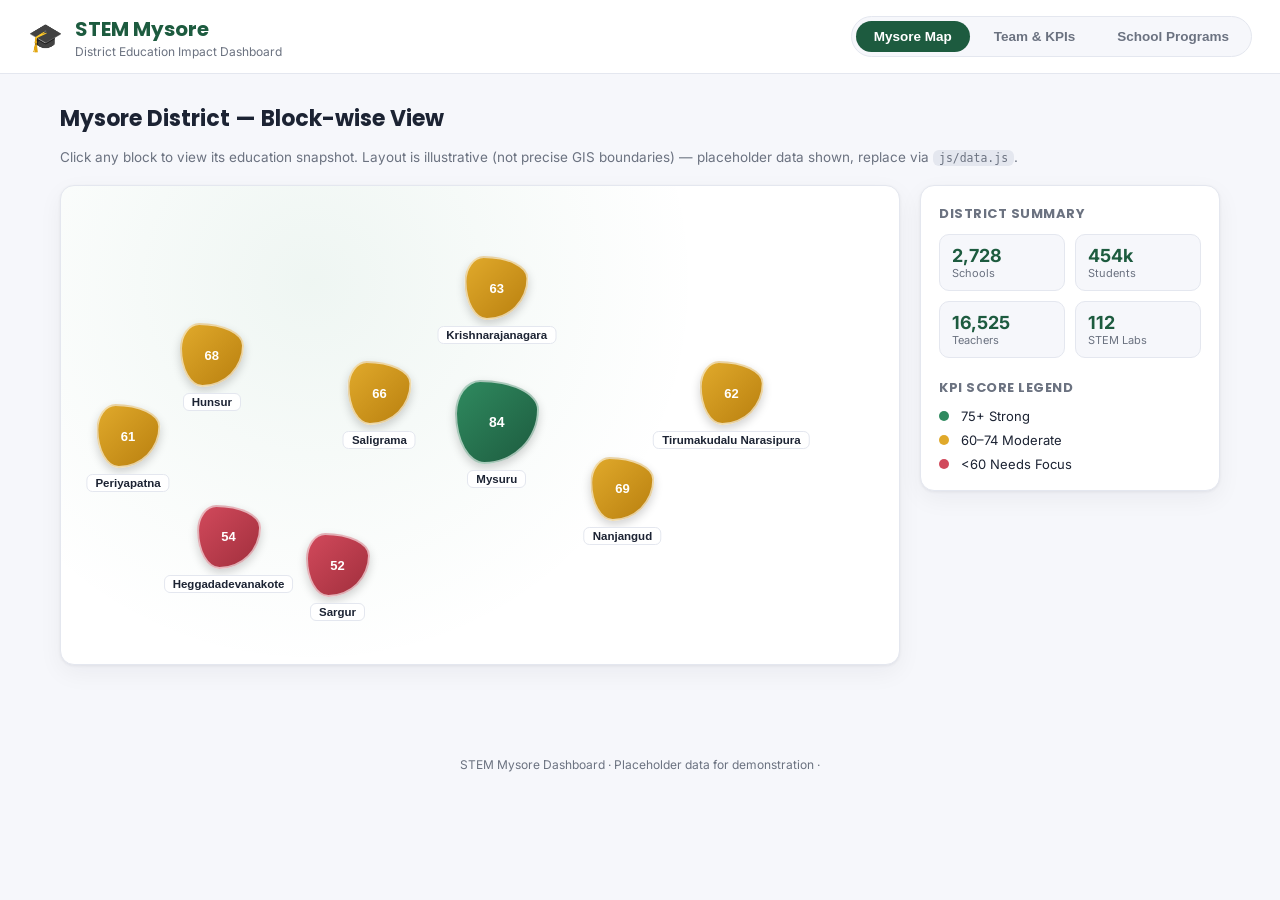
==== index.html @ 111bf85e "Add STEM Mysore dashboard: interactive block map, team KPIs, and school programs tabs (placeholder d" ====
<!doctype html>
<html lang="en">
<head>
  <meta charset="UTF-8" />
  <meta name="viewport" content="width=device-width, initial-scale=1.0" />
  <title>STEM Mysore Dashboard</title>
  <link rel="icon" href="data:image/svg+xml,<svg xmlns=%22http://www.w3.org/2000/svg%22 viewBox=%220 0 100 100%22><text y=%22.9em%22 font-size=%2290%22>🎓</text></svg>" />
  <link rel="preconnect" href="https://fonts.googleapis.com">
  <link href="https://fonts.googleapis.com/css2?family=Poppins:wght@400;500;600;700&family=Inter:wght@400;500;600&display=swap" rel="stylesheet">
  <link rel="stylesheet" href="css/style.css" />
</head>
<body>
  <header class="topbar">
    <div class="brand">
      <span class="brand-mark">🎓</span>
      <div>
        <h1>STEM Mysore</h1>
        <p>District Education Impact Dashboard</p>
      </div>
    </div>
    <nav class="tabs" id="tabs">
      <button class="tab-btn active" data-tab="map">Mysore Map</button>
      <button class="tab-btn" data-tab="team">Team &amp; KPIs</button>
      <button class="tab-btn" data-tab="programs">School Programs</button>
    </nav>
  </header>

  <main>
    <!-- MAP TAB -->
    <section id="tab-map" class="tab-panel active">
      <div class="panel-head">
        <h2>Mysore District — Block-wise View</h2>
        <p class="muted">Click any block to view its education snapshot. Layout is illustrative (not precise GIS boundaries) — placeholder data shown, replace via <code>js/data.js</code>.</p>
      </div>
      <div class="map-wrap">
        <div class="map-stage" id="mapStage">
          <!-- blocks injected by app.js -->
        </div>
        <aside class="map-legend">
          <h3>District Summary</h3>
          <div id="districtSummary" class="summary-cards"></div>
          <h3>KPI Score Legend</h3>
          <ul class="legend-list">
            <li><span class="dot dot-high"></span> 75+ Strong</li>
            <li><span class="dot dot-mid"></span> 60–74 Moderate</li>
            <li><span class="dot dot-low"></span> &lt;60 Needs Focus</li>
          </ul>
        </aside>
      </div>
    </section>

    <!-- TEAM TAB -->
    <section id="tab-team" class="tab-panel">
      <div class="panel-head">
        <h2>Team Members — KPIs, Targets &amp; Achievements</h2>
        <p class="muted">Placeholder team &amp; performance data — replace via <code>js/data.js</code> once real figures are available.</p>
      </div>
      <div class="team-grid" id="teamGrid"></div>
    </section>

    <!-- PROGRAMS TAB -->
    <section id="tab-programs" class="tab-panel">
      <div class="panel-head">
        <h2>School Improvement Programs</h2>
        <p class="muted">Utilization, reach, fund spent and impact per program — placeholder data.</p>
      </div>
      <div class="programs-charts">
        <div class="chart-card">
          <h3>Fund Utilization by Program (₹ Lakhs)</h3>
          <canvas id="fundChart" height="220"></canvas>
        </div>
        <div class="chart-card">
          <h3>Reach (Schools) by Program</h3>
          <canvas id="reachChart" height="220"></canvas>
        </div>
      </div>
      <div class="programs-grid" id="programsGrid"></div>
    </section>
  </main>

  <footer>
    <p>STEM Mysore Dashboard · Placeholder data for demonstration · <span id="lastUpdated"></span></p>
  </footer>

  <!-- BLOCK DETAIL MODAL -->
  <div class="modal-overlay" id="modalOverlay">
    <div class="modal" role="dialog" aria-modal="true">
      <button class="modal-close" id="modalClose" aria-label="Close">&times;</button>
      <div id="modalBody"></div>
    </div>
  </div>

  <script src="https://cdnjs.cloudflare.com/ajax/libs/chart.js/4.4.4/chart.umd.min.js"></script>
  <script src="js/data.js"></script>
  <script src="js/app.js"></script>
</body>
</html>
---- css/style.css ----
:root {
  --bg: #f6f7fb;
  --surface: #ffffff;
  --border: #e4e7ef;
  --text: #1c2333;
  --muted: #6b7280;
  --primary: #1d5b3f;
  --primary-light: #2f8a5f;
  --accent: #e08a2b;
  --high: #2f8a5f;
  --mid: #e0a92b;
  --low: #d1495b;
  --radius: 14px;
  --shadow: 0 1px 3px rgba(20, 25, 40, 0.06), 0 8px 24px rgba(20, 25, 40, 0.05);
  font-family: "Inter", system-ui, sans-serif;
}

@media (prefers-color-scheme: dark) {
  :root {
    --bg: #12151c;
    --surface: #1b1f2a;
    --border: #2a2f3d;
    --text: #eef0f5;
    --muted: #97a0b3;
    --shadow: 0 1px 3px rgba(0,0,0,0.4), 0 8px 24px rgba(0,0,0,0.35);
  }
}

* { box-sizing: border-box; }

body {
  margin: 0;
  background: var(--bg);
  color: var(--text);
  min-height: 100vh;
}

h1, h2, h3 { font-family: "Poppins", "Inter", sans-serif; margin: 0; }

.muted { color: var(--muted); }
code {
  background: var(--border);
  padding: 1px 6px;
  border-radius: 6px;
  font-size: 0.85em;
}

/* ---------- Topbar ---------- */
.topbar {
  position: sticky;
  top: 0;
  z-index: 20;
  display: flex;
  align-items: center;
  justify-content: space-between;
  flex-wrap: wrap;
  gap: 16px;
  padding: 14px 28px;
  background: var(--surface);
  border-bottom: 1px solid var(--border);
}

.brand { display: flex; align-items: center; gap: 12px; }
.brand-mark { font-size: 28px; }
.brand h1 { font-size: 20px; font-weight: 700; color: var(--primary); }
.brand p { margin: 0; font-size: 12px; color: var(--muted); }

.tabs { display: flex; gap: 6px; background: var(--bg); padding: 4px; border-radius: 999px; border: 1px solid var(--border); }
.tab-btn {
  border: none;
  background: transparent;
  padding: 8px 18px;
  border-radius: 999px;
  font-weight: 600;
  font-size: 13.5px;
  color: var(--muted);
  cursor: pointer;
  transition: background 0.15s, color 0.15s;
}
.tab-btn:hover { color: var(--text); }
.tab-btn.active { background: var(--primary); color: #fff; }

/* ---------- Layout ---------- */
main { max-width: 1200px; margin: 0 auto; padding: 28px 20px 60px; }
.tab-panel { display: none; animation: fade .25s ease; }
.tab-panel.active { display: block; }
@keyframes fade { from { opacity: 0; transform: translateY(4px);} to {opacity:1; transform:none;} }

.panel-head { margin-bottom: 20px; }
.panel-head h2 { font-size: 22px; margin-bottom: 6px; }
.panel-head p { font-size: 13.5px; }

/* ---------- Map ---------- */
.map-wrap { display: grid; grid-template-columns: 1fr 300px; gap: 20px; }
@media (max-width: 860px) { .map-wrap { grid-template-columns: 1fr; } }

.map-stage {
  position: relative;
  background:
    radial-gradient(circle at 30% 20%, rgba(47,138,95,0.08), transparent 55%),
    var(--surface);
  border: 1px solid var(--border);
  border-radius: var(--radius);
  min-height: 480px;
  box-shadow: var(--shadow);
  overflow: hidden;
}

.block-node {
  position: absolute;
  transform: translate(-50%, -50%);
  display: flex;
  flex-direction: column;
  align-items: center;
  gap: 6px;
  cursor: pointer;
  border: none;
  background: transparent;
  padding: 0;
}

.block-shape {
  width: 64px;
  height: 64px;
  border-radius: 30% 70% 65% 35% / 40% 35% 65% 60%;
  display: flex;
  align-items: center;
  justify-content: center;
  color: #fff;
  font-weight: 700;
  font-size: 13px;
  box-shadow: 0 4px 10px rgba(0,0,0,0.18);
  transition: transform 0.15s ease, box-shadow 0.15s ease;
  border: 2px solid rgba(255,255,255,0.6);
}

.block-node:hover .block-shape,
.block-node:focus-visible .block-shape {
  transform: scale(1.12);
  box-shadow: 0 6px 16px rgba(0,0,0,0.28);
}

.block-node.mysuru .block-shape { width: 84px; height: 84px; font-size: 14px; }

.block-label {
  font-size: 11.5px;
  font-weight: 600;
  background: var(--surface);
  padding: 2px 8px;
  border-radius: 6px;
  border: 1px solid var(--border);
  white-space: nowrap;
  color: var(--text);
}

.kpi-high { background: linear-gradient(135deg, var(--high), #1d5b3f); }
.kpi-mid  { background: linear-gradient(135deg, var(--mid), #b9800f); }
.kpi-low  { background: linear-gradient(135deg, var(--low), #a12f3d); }

.map-legend {
  background: var(--surface);
  border: 1px solid var(--border);
  border-radius: var(--radius);
  padding: 18px;
  box-shadow: var(--shadow);
  height: fit-content;
}
.map-legend h3 { font-size: 13px; text-transform: uppercase; letter-spacing: .04em; color: var(--muted); margin-bottom: 10px; }
.map-legend h3:not(:first-child) { margin-top: 20px; }

.summary-cards { display: grid; grid-template-columns: 1fr 1fr; gap: 10px; }
.summary-card { background: var(--bg); border: 1px solid var(--border); border-radius: 10px; padding: 10px 12px; }
.summary-card .num { font-size: 18px; font-weight: 700; color: var(--primary); }
.summary-card .lbl { font-size: 11px; color: var(--muted); }

.legend-list { list-style: none; margin: 0; padding: 0; display: flex; flex-direction: column; gap: 8px; font-size: 13px; }
.dot { display: inline-block; width: 10px; height: 10px; border-radius: 50%; margin-right: 8px; }
.dot-high { background: var(--high); }
.dot-mid { background: var(--mid); }
.dot-low { background: var(--low); }

/* ---------- Modal ---------- */
.modal-overlay {
  position: fixed; inset: 0; background: rgba(10,14,20,0.55);
  display: none; align-items: center; justify-content: center; z-index: 50; padding: 20px;
}
.modal-overlay.open { display: flex; }
.modal {
  background: var(--surface); border-radius: var(--radius); max-width: 480px; width: 100%;
  padding: 26px; position: relative; box-shadow: var(--shadow); max-height: 86vh; overflow-y: auto;
}
.modal-close {
  position: absolute; top: 12px; right: 14px; border: none; background: none; font-size: 22px;
  cursor: pointer; color: var(--muted); line-height: 1;
}
.modal h2 { font-size: 19px; margin-bottom: 4px; }
.modal .modal-sub { font-size: 12.5px; color: var(--muted); margin-bottom: 16px; }
.stat-grid { display: grid; grid-template-columns: 1fr 1fr; gap: 10px; }
.stat-box { background: var(--bg); border: 1px solid var(--border); border-radius: 10px; padding: 10px 12px; }
.stat-box .num { font-size: 17px; font-weight: 700; }
.stat-box .lbl { font-size: 11px; color: var(--muted); }
.kpi-pill {
  display: inline-flex; align-items: center; gap: 6px; margin-top: 14px; padding: 5px 12px;
  border-radius: 999px; font-size: 12.5px; font-weight: 700; color: #fff;
}

/* ---------- Team ---------- */
.team-grid { display: grid; grid-template-columns: repeat(auto-fill, minmax(300px, 1fr)); gap: 18px; }
.team-card {
  background: var(--surface); border: 1px solid var(--border); border-radius: var(--radius);
  padding: 18px; box-shadow: var(--shadow);
}
.team-head { display: flex; align-items: center; gap: 12px; margin-bottom: 14px; }
.team-head img { width: 52px; height: 52px; border-radius: 50%; border: 2px solid var(--border); }
.team-head h3 { font-size: 15.5px; }
.team-head p { margin: 2px 0 0; font-size: 12px; color: var(--muted); }
.kpi-row { margin-bottom: 12px; }
.kpi-row:last-child { margin-bottom: 0; }
.kpi-row-top { display: flex; justify-content: space-between; font-size: 12.5px; margin-bottom: 4px; }
.kpi-row-top .kpi-name { font-weight: 600; }
.kpi-row-top .kpi-vals { color: var(--muted); }
.bar-track { background: var(--bg); border: 1px solid var(--border); border-radius: 999px; height: 8px; overflow: hidden; }
.bar-fill { height: 100%; border-radius: 999px; background: linear-gradient(90deg, var(--primary-light), var(--primary)); }
.bar-fill.over { background: linear-gradient(90deg, var(--mid), var(--accent)); }

/* ---------- Programs ---------- */
.programs-charts { display: grid; grid-template-columns: 1fr 1fr; gap: 18px; margin-bottom: 22px; }
@media (max-width: 860px) { .programs-charts { grid-template-columns: 1fr; } }
.chart-card { background: var(--surface); border: 1px solid var(--border); border-radius: var(--radius); padding: 16px; box-shadow: var(--shadow); }
.chart-card h3 { font-size: 13.5px; margin-bottom: 10px; color: var(--muted); text-transform: uppercase; letter-spacing: .03em; }

.programs-grid { display: grid; grid-template-columns: repeat(auto-fill, minmax(320px, 1fr)); gap: 18px; }
.program-card { background: var(--surface); border: 1px solid var(--border); border-radius: var(--radius); padding: 18px; box-shadow: var(--shadow); }
.program-card h3 { font-size: 15.5px; margin-bottom: 4px; }
.program-card .desc { font-size: 12.5px; color: var(--muted); margin-bottom: 14px; min-height: 34px; }
.program-stats { display: grid; grid-template-columns: 1fr 1fr; gap: 8px; margin-bottom: 12px; }
.program-stats .pbox { background: var(--bg); border: 1px solid var(--border); border-radius: 8px; padding: 8px 10px; }
.program-stats .pbox .num { font-size: 15px; font-weight: 700; }
.program-stats .pbox .lbl { font-size: 10.5px; color: var(--muted); }
.util-label { display: flex; justify-content: space-between; font-size: 12px; margin-bottom: 4px; }
.impact-note { margin-top: 12px; font-size: 12px; padding: 8px 10px; background: rgba(47,138,95,0.08); border-left: 3px solid var(--primary-light); border-radius: 6px; color: var(--text); }

footer { text-align: center; padding: 20px; font-size: 12px; color: var(--muted); }
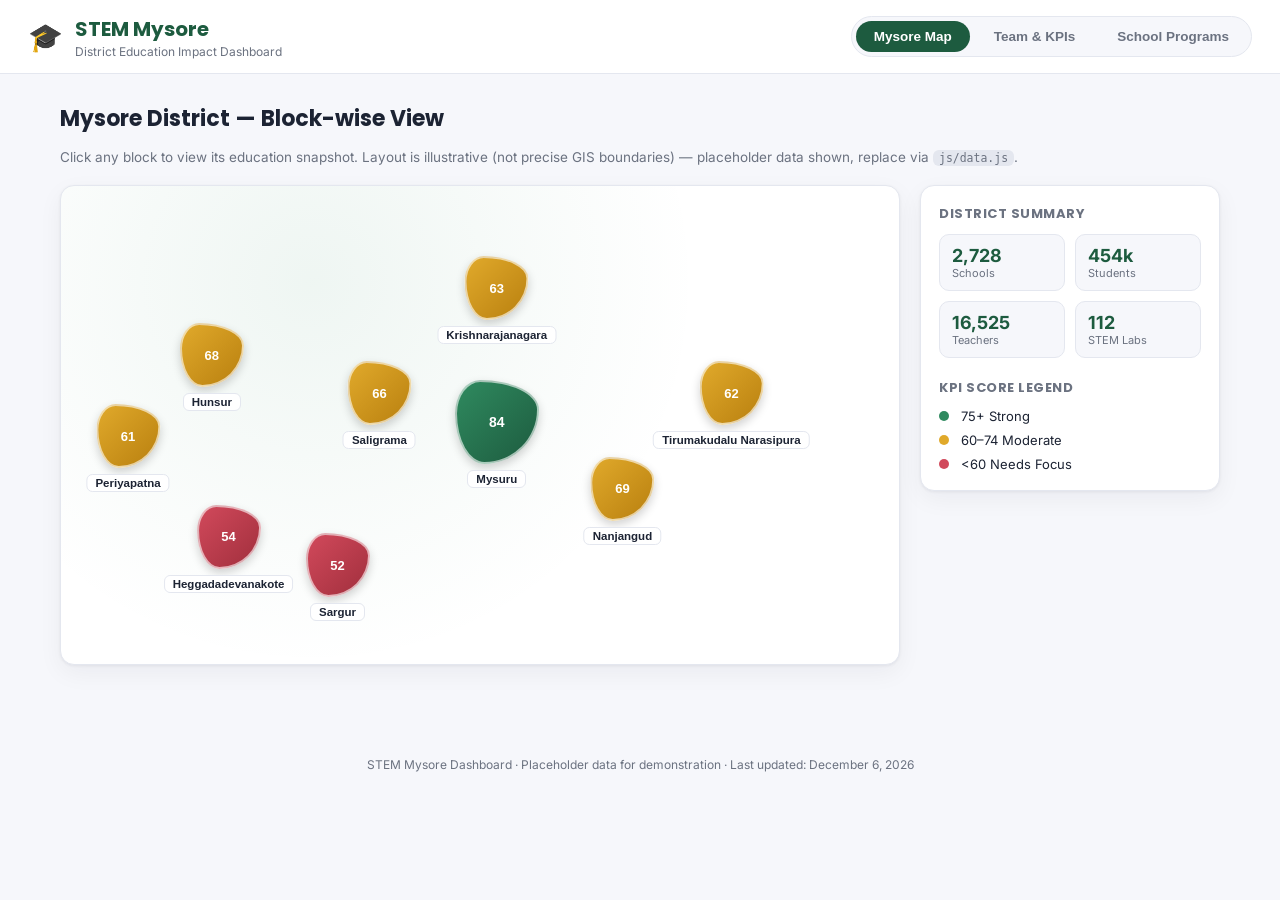
==== commit c321be4a: "Fix: correct Chart.js CDN URL (was 404, wrong version/casing)" ====
--- a/index.html
+++ b/index.html
@@ -90,7 +90,7 @@
     </div>
   </div>
 
-  <script src="https://cdnjs.cloudflare.com/ajax/libs/chart.js/4.4.4/chart.umd.min.js"></script>
+  <script src="https://cdnjs.cloudflare.com/ajax/libs/Chart.js/4.5.0/chart.umd.min.js"></script>
   <script src="js/data.js"></script>
   <script src="js/app.js"></script>
 </body>
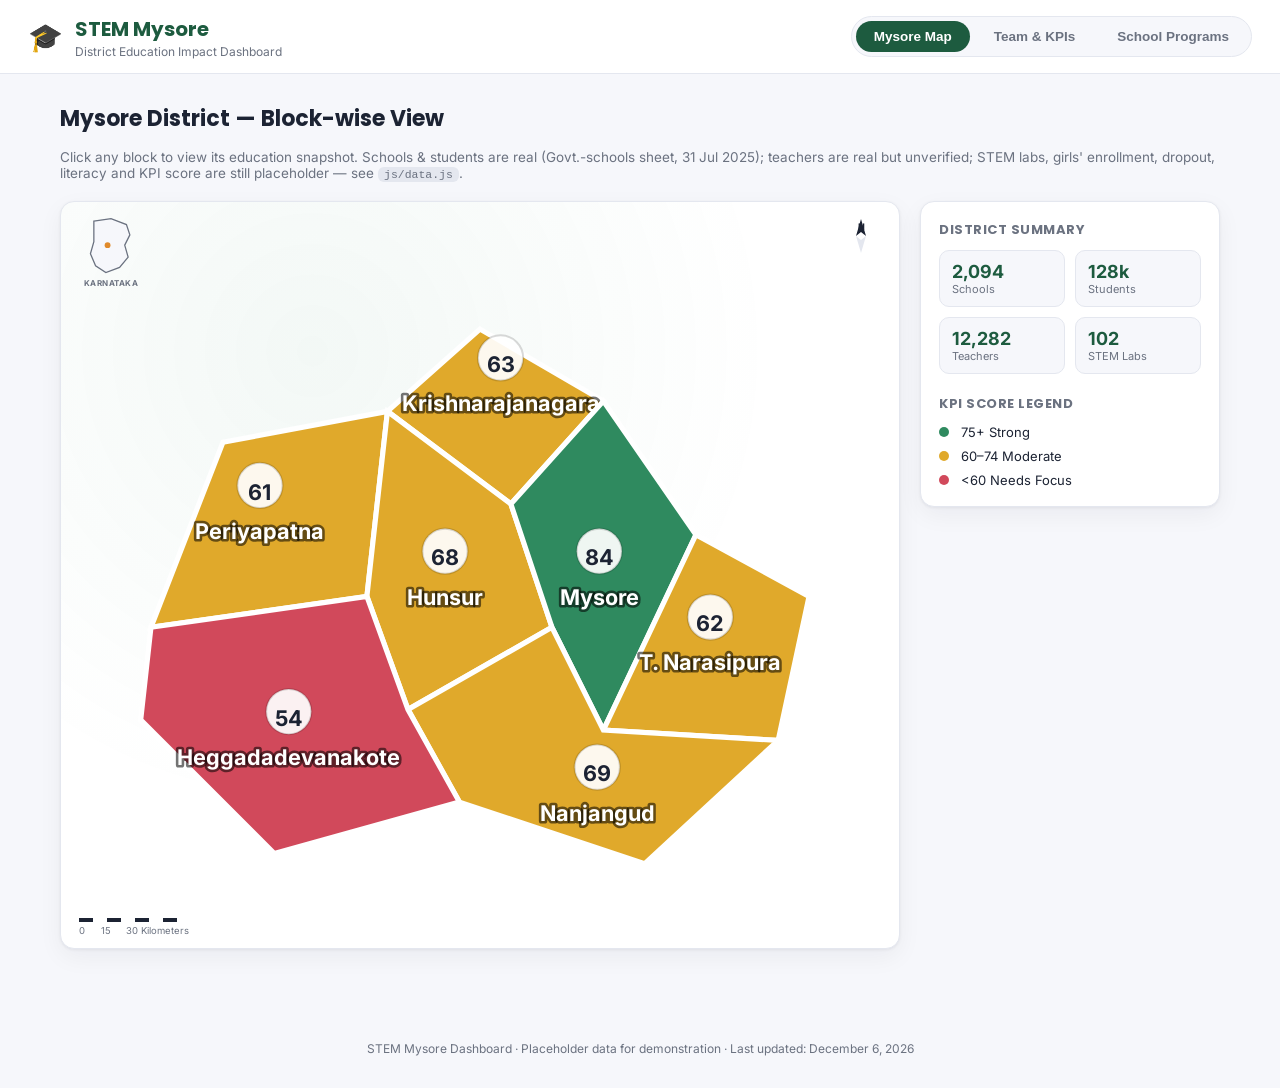
==== commit af8a59ce: "Redesign map as real taluk-shaped SVG (7 blocks matching reference district map); fold in real block" ====
--- a/index.html
+++ b/index.html
@@ -30,11 +30,32 @@
     <section id="tab-map" class="tab-panel active">
       <div class="panel-head">
         <h2>Mysore District — Block-wise View</h2>
-        <p class="muted">Click any block to view its education snapshot. Layout is illustrative (not precise GIS boundaries) — placeholder data shown, replace via <code>js/data.js</code>.</p>
+        <p class="muted">Click any block to view its education snapshot. Schools &amp; students are real (Govt.-schools sheet, 31 Jul 2025); teachers are real but unverified; STEM labs, girls' enrollment, dropout, literacy and KPI score are still placeholder — see <code>js/data.js</code>.</p>
       </div>
       <div class="map-wrap">
         <div class="map-stage" id="mapStage">
-          <!-- blocks injected by app.js -->
+          <div class="map-topline">
+            <span class="map-inset" aria-hidden="true">
+              <svg viewBox="0 0 60 70" class="inset-svg">
+                <path d="M10 6 L30 3 L48 10 L52 22 L46 34 L50 48 L40 60 L24 66 L12 58 L6 44 L10 30 Z" class="inset-state" />
+                <circle cx="26" cy="34" r="3.4" class="inset-dot" />
+              </svg>
+              <span class="map-inset-label">KARNATAKA</span>
+            </span>
+            <span class="map-compass" aria-hidden="true">
+              <svg viewBox="0 0 40 40">
+                <polygon points="20,3 25,20 20,16 15,20" class="compass-n"></polygon>
+                <polygon points="20,37 25,20 20,24 15,20" class="compass-s"></polygon>
+                <text x="20" y="14" class="compass-label">N</text>
+              </svg>
+            </span>
+          </div>
+          <!-- taluk polygons injected by app.js from BLOCKS + BLOCK_SHAPES -->
+          <svg id="mapSvg" viewBox="0 0 390 300" class="map-svg" role="img" aria-label="Mysore district taluk map"></svg>
+          <div class="scale-bar" aria-hidden="true">
+            <div class="scale-line"></div>
+            <div class="scale-ticks"><span>0</span><span>15</span><span>30 Kilometers</span></div>
+          </div>
         </div>
         <aside class="map-legend">
           <h3>District Summary</h3>
@@ -53,7 +74,7 @@
     <section id="tab-team" class="tab-panel">
       <div class="panel-head">
         <h2>Team Members — KPIs, Targets &amp; Achievements</h2>
-        <p class="muted">Placeholder team &amp; performance data — replace via <code>js/data.js</code> once real figures are available.</p>
+        <p class="muted">Names, roles and (for Madhu R, Shivaraju, Narasimharaju) KPI targets are real, from the team's AY 2026-27 KRA sheet. "Achieved" values are placeholder until monthly tracking data is added — see <code>js/data.js</code>.</p>
       </div>
       <div class="team-grid" id="teamGrid"></div>
     </section>
@@ -62,7 +83,7 @@
     <section id="tab-programs" class="tab-panel">
       <div class="panel-head">
         <h2>School Improvement Programs</h2>
-        <p class="muted">Utilization, reach, fund spent and impact per program — placeholder data.</p>
+        <p class="muted">Program names &amp; budget allocated are real (AY 2026-27 budget sheet). Utilization, fund spent, reach and impact are placeholder — see <code>js/data.js</code>.</p>
       </div>
       <div class="programs-charts">
         <div class="chart-card">
@@ -70,7 +91,7 @@
           <canvas id="fundChart" height="220"></canvas>
         </div>
         <div class="chart-card">
-          <h3>Reach (Schools) by Program</h3>
+          <h3>Budget Allocated by Program (₹ Lakhs, AY 2026-27)</h3>
           <canvas id="reachChart" height="220"></canvas>
         </div>
       </div>
--- a/css/style.css
+++ b/css/style.css
@@ -97,61 +97,79 @@
 .map-stage {
   position: relative;
   background:
-    radial-gradient(circle at 30% 20%, rgba(47,138,95,0.08), transparent 55%),
+    radial-gradient(circle at 30% 20%, rgba(47,138,95,0.06), transparent 55%),
     var(--surface);
   border: 1px solid var(--border);
   border-radius: var(--radius);
   min-height: 480px;
   box-shadow: var(--shadow);
   overflow: hidden;
-}
-
-.block-node {
-  position: absolute;
-  transform: translate(-50%, -50%);
+  padding: 14px 18px 44px;
   display: flex;
   flex-direction: column;
-  align-items: center;
-  gap: 6px;
+}
+
+.map-topline {
+  display: flex;
+  align-items: flex-start;
+  justify-content: space-between;
+}
+
+.map-inset { display: flex; flex-direction: column; align-items: center; gap: 2px; width: 64px; }
+.inset-svg { width: 52px; height: 60px; }
+.inset-state { fill: var(--bg); stroke: var(--muted); stroke-width: 1.5; }
+.inset-dot { fill: var(--accent); }
+.map-inset-label { font-size: 8px; letter-spacing: 0.06em; color: var(--muted); font-weight: 700; }
+
+.map-compass { width: 40px; height: 40px; }
+.map-compass svg { width: 100%; height: 100%; }
+.compass-n { fill: var(--text); }
+.compass-s { fill: var(--border); }
+.compass-label { font-size: 9px; font-weight: 700; fill: var(--text); text-anchor: middle; }
+
+.map-svg { width: 100%; flex: 1; min-height: 380px; }
+
+.taluk-shape {
+  stroke: var(--surface);
+  stroke-width: 2.5;
   cursor: pointer;
-  border: none;
-  background: transparent;
-  padding: 0;
-}
-
-.block-shape {
-  width: 64px;
-  height: 64px;
-  border-radius: 30% 70% 65% 35% / 40% 35% 65% 60%;
-  display: flex;
-  align-items: center;
-  justify-content: center;
-  color: #fff;
+  transition: filter 0.15s ease, transform 0.15s ease;
+  transform-box: fill-box;
+  transform-origin: center;
+}
+.taluk-shape:hover,
+.taluk-shape:focus-visible {
+  filter: brightness(1.08);
+  transform: scale(1.015);
+  outline: none;
+}
+
+.taluk-shape.kpi-high { fill: var(--high); }
+.taluk-shape.kpi-mid  { fill: var(--mid); }
+.taluk-shape.kpi-low  { fill: var(--low); }
+
+.taluk-badge { fill: rgba(255,255,255,0.92); stroke: rgba(0,0,0,0.15); }
+.taluk-score { font-size: 10.5px; font-weight: 700; fill: #1c2333; text-anchor: middle; dominant-baseline: middle; }
+.taluk-label {
+  font-size: 10.5px;
   font-weight: 700;
-  font-size: 13px;
-  box-shadow: 0 4px 10px rgba(0,0,0,0.18);
-  transition: transform 0.15s ease, box-shadow 0.15s ease;
-  border: 2px solid rgba(255,255,255,0.6);
-}
-
-.block-node:hover .block-shape,
-.block-node:focus-visible .block-shape {
-  transform: scale(1.12);
-  box-shadow: 0 6px 16px rgba(0,0,0,0.28);
-}
-
-.block-node.mysuru .block-shape { width: 84px; height: 84px; font-size: 14px; }
-
-.block-label {
-  font-size: 11.5px;
-  font-weight: 600;
-  background: var(--surface);
-  padding: 2px 8px;
-  border-radius: 6px;
-  border: 1px solid var(--border);
-  white-space: nowrap;
-  color: var(--text);
-}
+  fill: #fff;
+  text-anchor: middle;
+  paint-order: stroke;
+  stroke: rgba(0,0,0,0.55);
+  stroke-width: 2.5px;
+  stroke-linejoin: round;
+}
+
+.scale-bar {
+  position: absolute;
+  left: 18px;
+  bottom: 12px;
+  font-size: 9.5px;
+  color: var(--muted);
+}
+.scale-line { width: 110px; height: 4px; background: repeating-linear-gradient(90deg, var(--text) 0 14px, transparent 14px 28px); margin-bottom: 3px; }
+.scale-ticks { display: flex; justify-content: space-between; width: 110px; }
 
 .kpi-high { background: linear-gradient(135deg, var(--high), #1d5b3f); }
 .kpi-mid  { background: linear-gradient(135deg, var(--mid), #b9800f); }
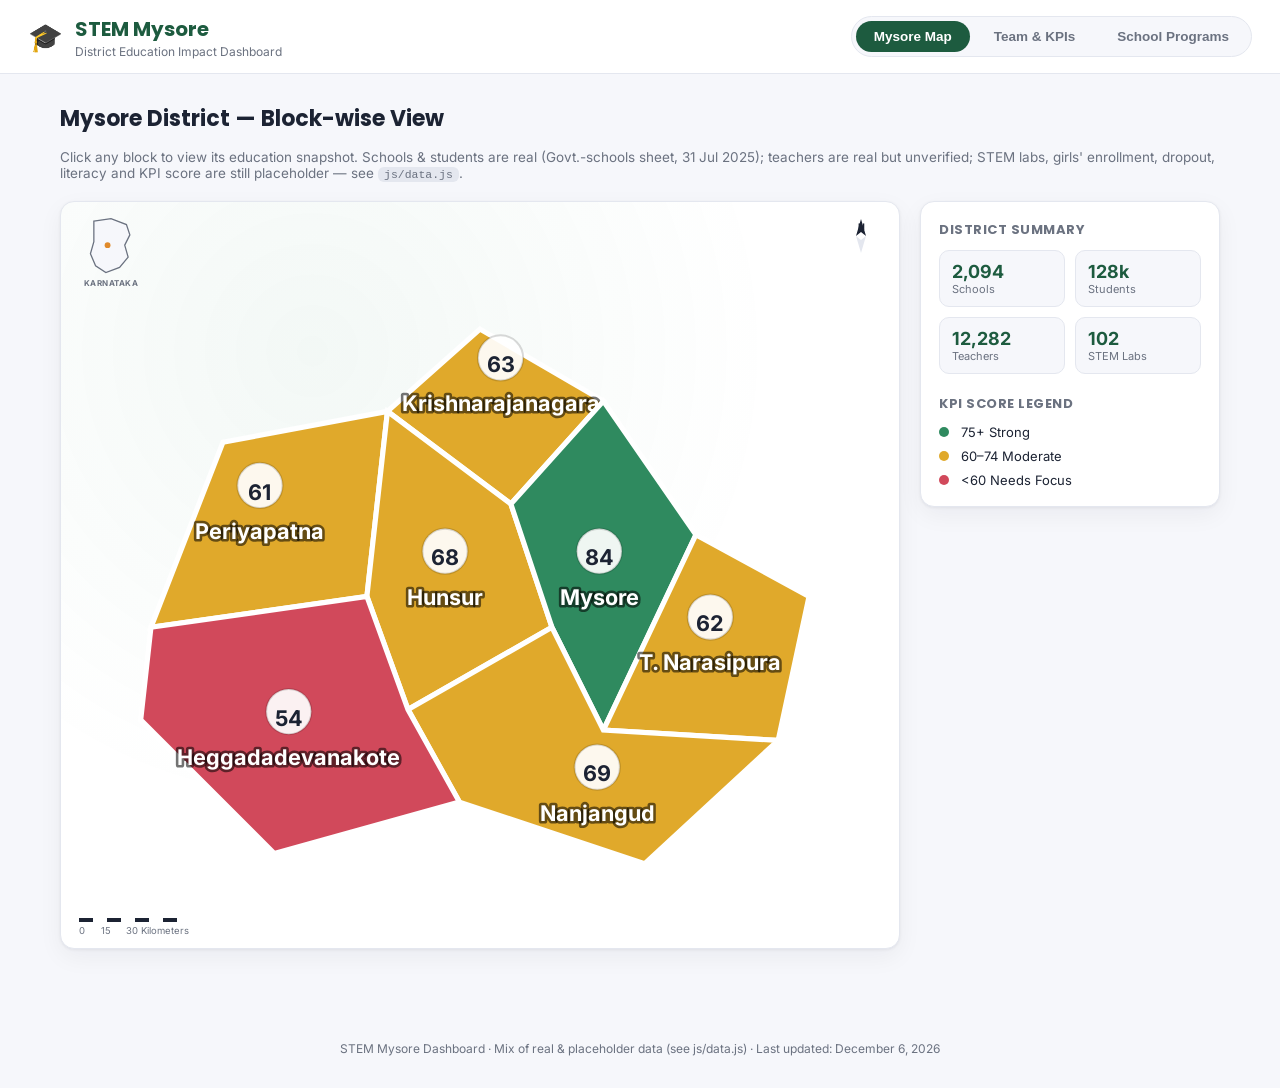
==== commit 36861202: "Fix: version-query the CSS/JS asset links so GitHub Pages CDN/browser caching doesn't serve stale fi" ====
--- a/index.html
+++ b/index.html
@@ -7,7 +7,7 @@
   <link rel="icon" href="data:image/svg+xml,<svg xmlns=%22http://www.w3.org/2000/svg%22 viewBox=%220 0 100 100%22><text y=%22.9em%22 font-size=%2290%22>🎓</text></svg>" />
   <link rel="preconnect" href="https://fonts.googleapis.com">
   <link href="https://fonts.googleapis.com/css2?family=Poppins:wght@400;500;600;700&family=Inter:wght@400;500;600&display=swap" rel="stylesheet">
-  <link rel="stylesheet" href="css/style.css" />
+  <link rel="stylesheet" href="css/style.css?v=2" />
 </head>
 <body>
   <header class="topbar">
@@ -100,7 +100,7 @@
   </main>
 
   <footer>
-    <p>STEM Mysore Dashboard · Placeholder data for demonstration · <span id="lastUpdated"></span></p>
+    <p>STEM Mysore Dashboard · Mix of real &amp; placeholder data (see js/data.js) · <span id="lastUpdated"></span></p>
   </footer>
 
   <!-- BLOCK DETAIL MODAL -->
@@ -112,7 +112,7 @@
   </div>
 
   <script src="https://cdnjs.cloudflare.com/ajax/libs/Chart.js/4.5.0/chart.umd.min.js"></script>
-  <script src="js/data.js"></script>
-  <script src="js/app.js"></script>
+  <script src="js/data.js?v=2"></script>
+  <script src="js/app.js?v=2"></script>
 </body>
 </html>
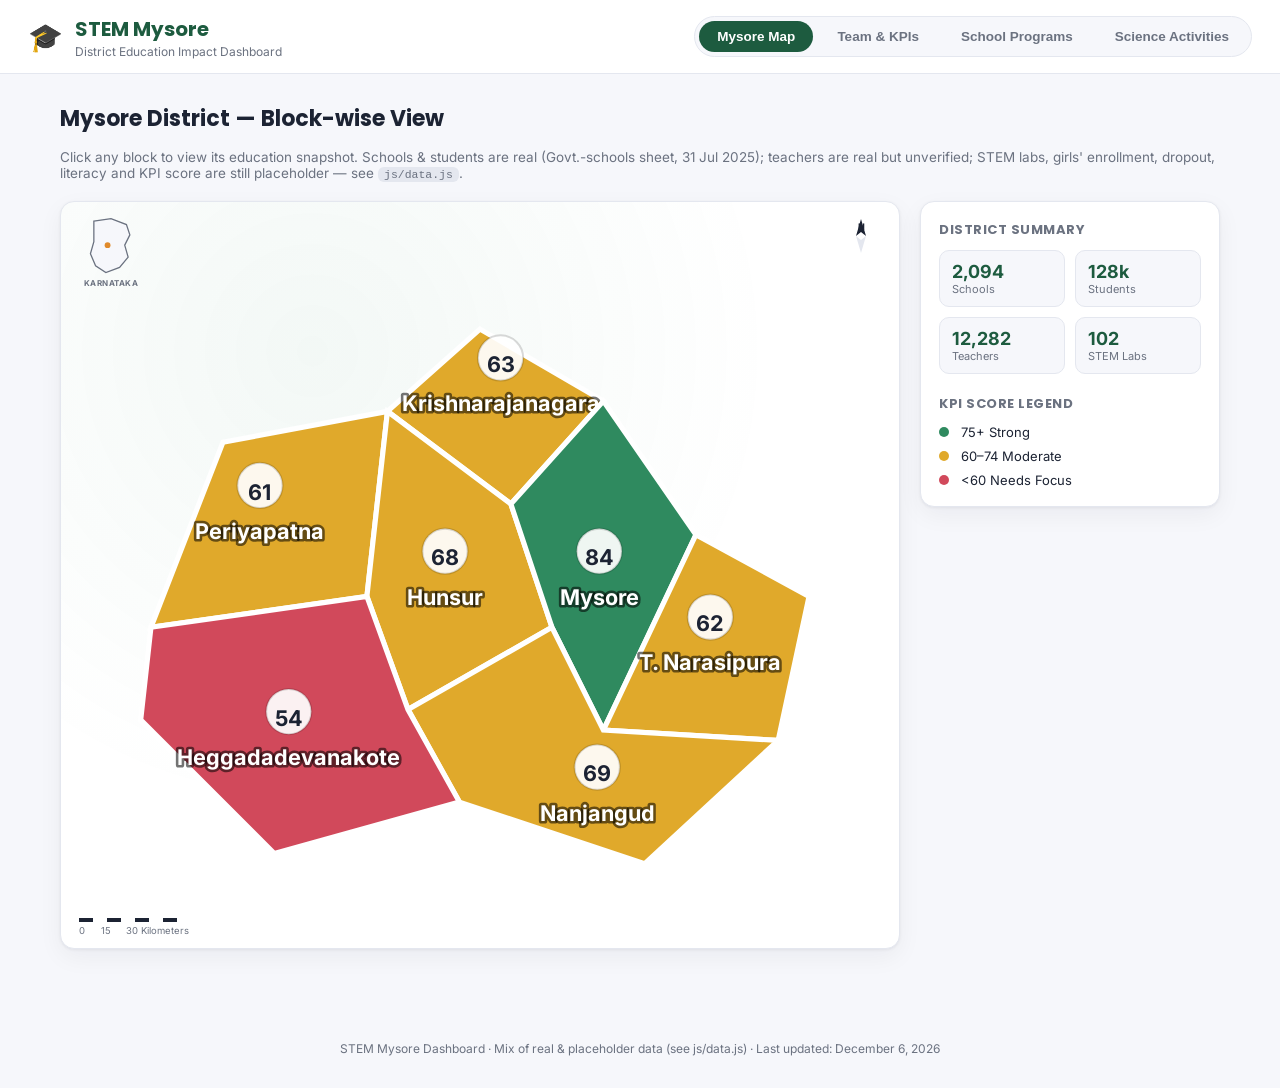
==== commit 0f069b8d: "Add Science Activities tab: real-time block-level dashboard from CRP form data Reads the "STEM Obser" ====
--- a/index.html
+++ b/index.html
@@ -7,7 +7,7 @@
   <link rel="icon" href="data:image/svg+xml,<svg xmlns=%22http://www.w3.org/2000/svg%22 viewBox=%220 0 100 100%22><text y=%22.9em%22 font-size=%2290%22>🎓</text></svg>" />
   <link rel="preconnect" href="https://fonts.googleapis.com">
   <link href="https://fonts.googleapis.com/css2?family=Poppins:wght@400;500;600;700&family=Inter:wght@400;500;600&display=swap" rel="stylesheet">
-  <link rel="stylesheet" href="css/style.css?v=2" />
+  <link rel="stylesheet" href="css/style.css?v=3" />
 </head>
 <body>
   <header class="topbar">
@@ -22,6 +22,7 @@
       <button class="tab-btn active" data-tab="map">Mysore Map</button>
       <button class="tab-btn" data-tab="team">Team &amp; KPIs</button>
       <button class="tab-btn" data-tab="programs">School Programs</button>
+      <button class="tab-btn" data-tab="science">Science Activities</button>
     </nav>
   </header>
 
@@ -97,6 +98,78 @@
       </div>
       <div class="programs-grid" id="programsGrid"></div>
     </section>
+
+    <!-- SCIENCE ACTIVITIES TAB -->
+    <section id="tab-science" class="tab-panel">
+      <div class="panel-head">
+        <h2>Science Activities — CRP Observations</h2>
+        <p class="muted">
+          Live from the <strong>STEM Observation – CRP Mysore</strong> Google Form responses.
+          <span id="scienceLiveBadge" class="live-badge" hidden><span class="live-dot"></span>Live</span>
+        </p>
+      </div>
+
+      <div id="scienceNotice" class="notice" hidden></div>
+
+      <div class="science-toolbar">
+        <div class="filter-group">
+          <label for="blockFilter">Block</label>
+          <select id="blockFilter"><option value="">All Blocks</option></select>
+        </div>
+        <div class="filter-group">
+          <label for="monthFilter">Month</label>
+          <select id="monthFilter"><option value="">All Months</option></select>
+        </div>
+        <button id="scienceResetBtn" class="btn-ghost" type="button">Reset filters</button>
+        <div class="toolbar-spacer"></div>
+        <span id="scienceSyncedAt" class="synced-at muted"></span>
+        <button id="scienceRefreshBtn" class="btn-ghost" type="button">↻ Refresh now</button>
+      </div>
+
+      <div class="summary-cards science-kpis" id="scienceKpis"></div>
+
+      <div class="programs-charts">
+        <div class="chart-card">
+          <h3>Activities by Block</h3>
+          <canvas id="scienceBlockChart" height="220"></canvas>
+        </div>
+        <div class="chart-card">
+          <h3>Students Reached by Block</h3>
+          <canvas id="scienceStudentsChart" height="220"></canvas>
+        </div>
+      </div>
+      <div class="programs-charts">
+        <div class="chart-card">
+          <h3>Activity Reports Over Time</h3>
+          <canvas id="scienceTrendChart" height="220"></canvas>
+        </div>
+        <div class="chart-card">
+          <h3 id="scienceClusterTitle">Top Clusters</h3>
+          <canvas id="scienceClusterChart" height="220"></canvas>
+        </div>
+      </div>
+
+      <div class="panel-head" style="margin-top: 8px;">
+        <h3 style="font-family:'Poppins','Inter',sans-serif;">Recent Submissions</h3>
+      </div>
+      <div class="table-wrap">
+        <table class="science-table" id="scienceTable">
+          <thead>
+            <tr>
+              <th>Date</th>
+              <th>Block</th>
+              <th>Cluster</th>
+              <th>School</th>
+              <th>Class</th>
+              <th>Activities</th>
+              <th>Students</th>
+              <th>Month</th>
+            </tr>
+          </thead>
+          <tbody></tbody>
+        </table>
+      </div>
+    </section>
   </main>
 
   <footer>
@@ -112,7 +185,9 @@
   </div>
 
   <script src="https://cdnjs.cloudflare.com/ajax/libs/Chart.js/4.5.0/chart.umd.min.js"></script>
+  <script src="https://cdnjs.cloudflare.com/ajax/libs/PapaParse/5.4.1/papaparse.min.js"></script>
   <script src="js/data.js?v=2"></script>
-  <script src="js/app.js?v=2"></script>
+  <script src="js/app.js?v=3"></script>
+  <script src="js/science.js?v=1"></script>
 </body>
 </html>
--- a/css/style.css
+++ b/css/style.css
@@ -259,3 +259,57 @@
 .impact-note { margin-top: 12px; font-size: 12px; padding: 8px 10px; background: rgba(47,138,95,0.08); border-left: 3px solid var(--primary-light); border-radius: 6px; color: var(--text); }
 
 footer { text-align: center; padding: 20px; font-size: 12px; color: var(--muted); }
+
+/* ---------- Science Activities ---------- */
+.live-badge {
+  display: inline-flex; align-items: center; gap: 6px; margin-left: 8px;
+  font-size: 11px; font-weight: 700; color: var(--primary-light);
+}
+.live-dot {
+  width: 7px; height: 7px; border-radius: 50%; background: var(--primary-light);
+  animation: livepulse 1.6s ease-in-out infinite;
+}
+@keyframes livepulse {
+  0%, 100% { opacity: 1; box-shadow: 0 0 0 0 rgba(47,138,95,0.4); }
+  50% { opacity: 0.6; box-shadow: 0 0 0 4px rgba(47,138,95,0); }
+}
+
+.notice {
+  background: rgba(224,138,43,0.1); border: 1px solid var(--accent);
+  border-radius: var(--radius); padding: 14px 16px; margin-bottom: 20px;
+  font-size: 13px; line-height: 1.55; color: var(--text);
+}
+
+.science-toolbar {
+  display: flex; align-items: flex-end; flex-wrap: wrap; gap: 14px;
+  margin-bottom: 18px; padding: 14px 16px; background: var(--surface);
+  border: 1px solid var(--border); border-radius: var(--radius); box-shadow: var(--shadow);
+}
+.filter-group { display: flex; flex-direction: column; gap: 4px; }
+.filter-group label { font-size: 11px; font-weight: 700; color: var(--muted); text-transform: uppercase; letter-spacing: .03em; }
+.filter-group select {
+  padding: 7px 10px; border-radius: 8px; border: 1px solid var(--border);
+  background: var(--bg); color: var(--text); font-size: 13px; min-width: 160px;
+}
+.toolbar-spacer { flex: 1; }
+.synced-at { font-size: 12px; }
+.btn-ghost {
+  border: 1px solid var(--border); background: var(--bg); color: var(--text);
+  padding: 7px 14px; border-radius: 8px; font-size: 12.5px; font-weight: 600; cursor: pointer;
+}
+.btn-ghost:hover { border-color: var(--primary-light); color: var(--primary); }
+
+.science-kpis { grid-template-columns: repeat(4, 1fr); margin-bottom: 20px; }
+@media (max-width: 760px) { .science-kpis { grid-template-columns: 1fr 1fr; } }
+.science-kpis .summary-card { padding: 14px 16px; }
+.science-kpis .num { font-size: 22px; }
+
+.table-wrap {
+  overflow-x: auto; background: var(--surface); border: 1px solid var(--border);
+  border-radius: var(--radius); box-shadow: var(--shadow);
+}
+.science-table { width: 100%; border-collapse: collapse; font-size: 12.5px; white-space: nowrap; }
+.science-table th, .science-table td { text-align: left; padding: 9px 14px; border-bottom: 1px solid var(--border); }
+.science-table th { color: var(--muted); font-size: 11px; text-transform: uppercase; letter-spacing: .03em; }
+.science-table tbody tr:last-child td { border-bottom: none; }
+.science-table tbody tr:hover { background: var(--bg); }
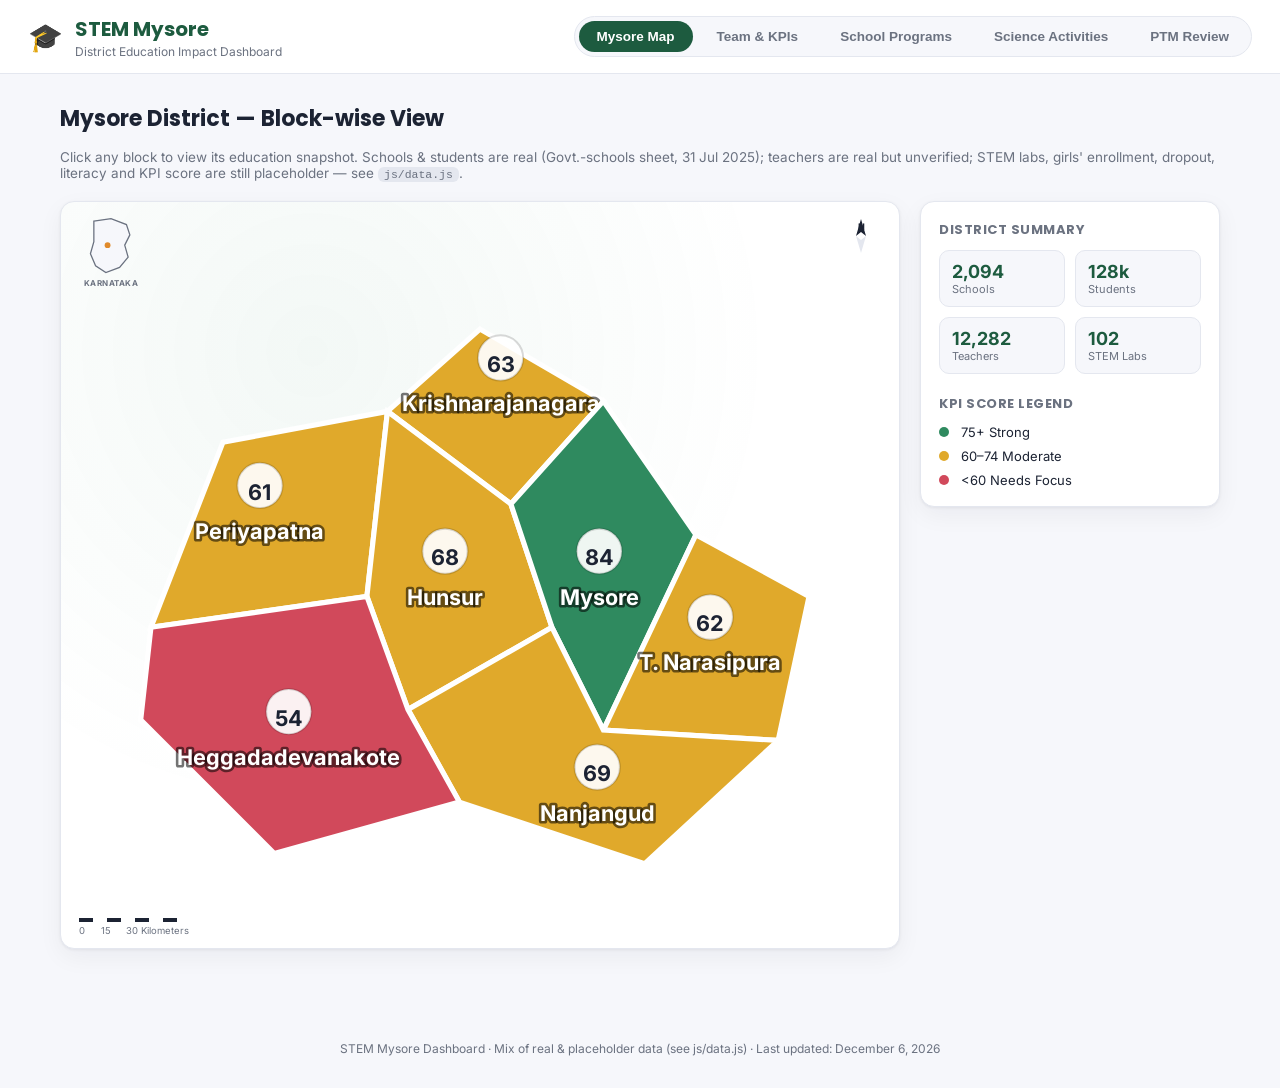
==== commit 3c81510a: "Add PTM Review tab: DIET Mysuru dashboard for the 01.10.2026 parent-teacher meeting Standalone page " ====
--- a/index.html
+++ b/index.html
@@ -7,7 +7,7 @@
   <link rel="icon" href="data:image/svg+xml,<svg xmlns=%22http://www.w3.org/2000/svg%22 viewBox=%220 0 100 100%22><text y=%22.9em%22 font-size=%2290%22>🎓</text></svg>" />
   <link rel="preconnect" href="https://fonts.googleapis.com">
   <link href="https://fonts.googleapis.com/css2?family=Poppins:wght@400;500;600;700&family=Inter:wght@400;500;600&display=swap" rel="stylesheet">
-  <link rel="stylesheet" href="css/style.css?v=3" />
+  <link rel="stylesheet" href="css/style.css?v=4" />
 </head>
 <body>
   <header class="topbar">
@@ -23,6 +23,7 @@
       <button class="tab-btn" data-tab="team">Team &amp; KPIs</button>
       <button class="tab-btn" data-tab="programs">School Programs</button>
       <button class="tab-btn" data-tab="science">Science Activities</button>
+      <button class="tab-btn" data-tab="ptm">PTM Review</button>
     </nav>
   </header>
 
@@ -170,6 +171,12 @@
         </table>
       </div>
     </section>
+
+    <!-- PTM REVIEW TAB: the standalone dashboard in ptm/ shown in a frame so its styles stay separate -->
+    <section id="tab-ptm" class="tab-panel">
+      <iframe id="ptmFrame" class="ptm-frame" src="ptm/index.html?v=1" title="PTM Review dashboard" loading="eager"></iframe>
+      <p class="muted ptm-open"><a href="ptm/" target="_blank" rel="noopener">Open the PTM dashboard on its own page ↗</a></p>
+    </section>
   </main>
 
   <footer>
@@ -189,5 +196,6 @@
   <script src="js/data.js?v=2"></script>
   <script src="js/app.js?v=3"></script>
   <script src="js/science.js?v=1"></script>
+  <script src="js/ptm-embed.js?v=1"></script>
 </body>
 </html>
--- a/css/style.css
+++ b/css/style.css
@@ -313,3 +313,9 @@
 .science-table th { color: var(--muted); font-size: 11px; text-transform: uppercase; letter-spacing: .03em; }
 .science-table tbody tr:last-child td { border-bottom: none; }
 .science-table tbody tr:hover { background: var(--bg); }
+
+/* ---------- PTM Review tab ---------- */
+.ptm-frame { display: block; width: 100%; height: 2400px; border: 0; background: transparent; color-scheme: normal; }
+.ptm-open { font-size: 12.5px; margin-top: 8px; text-align: right; }
+.ptm-open a { color: var(--primary-light); }
+@media (max-width: 760px) { .tabs { overflow-x: auto; max-width: 100%; } .tab-btn { white-space: nowrap; } }
